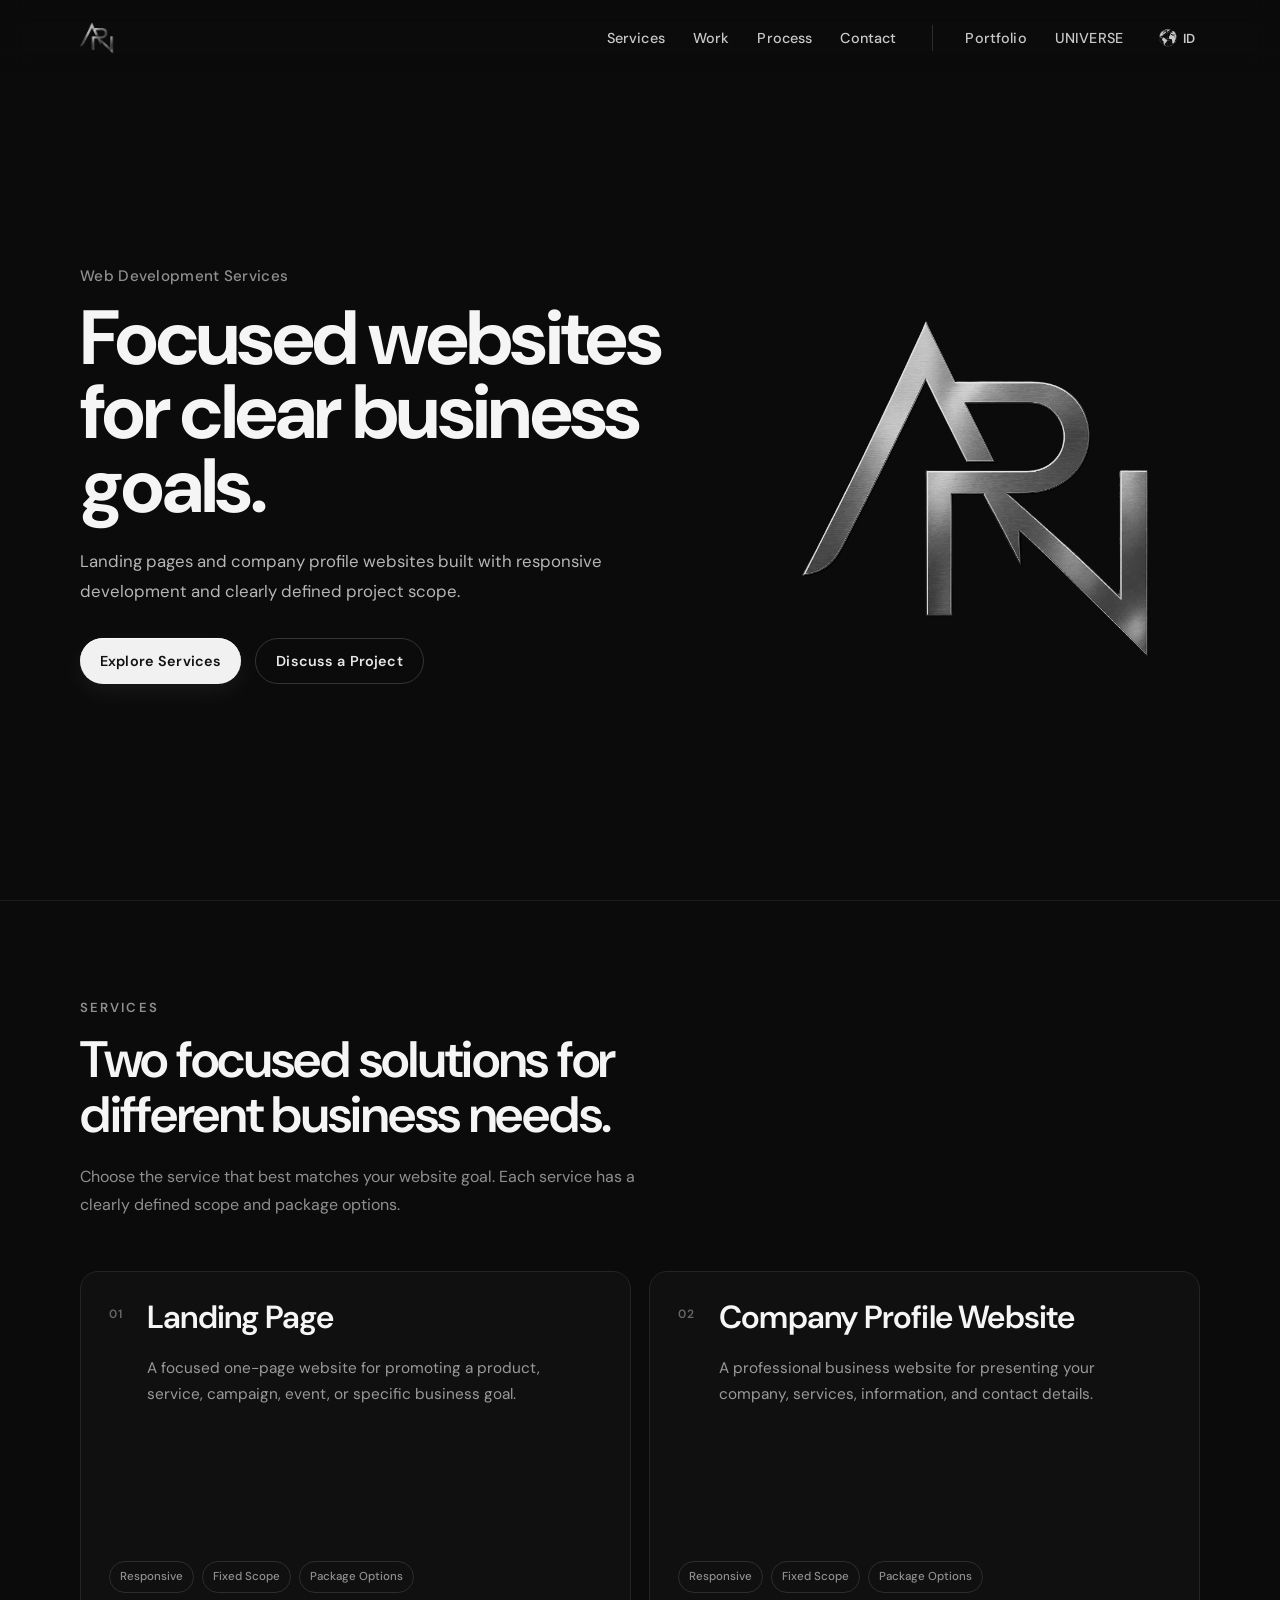
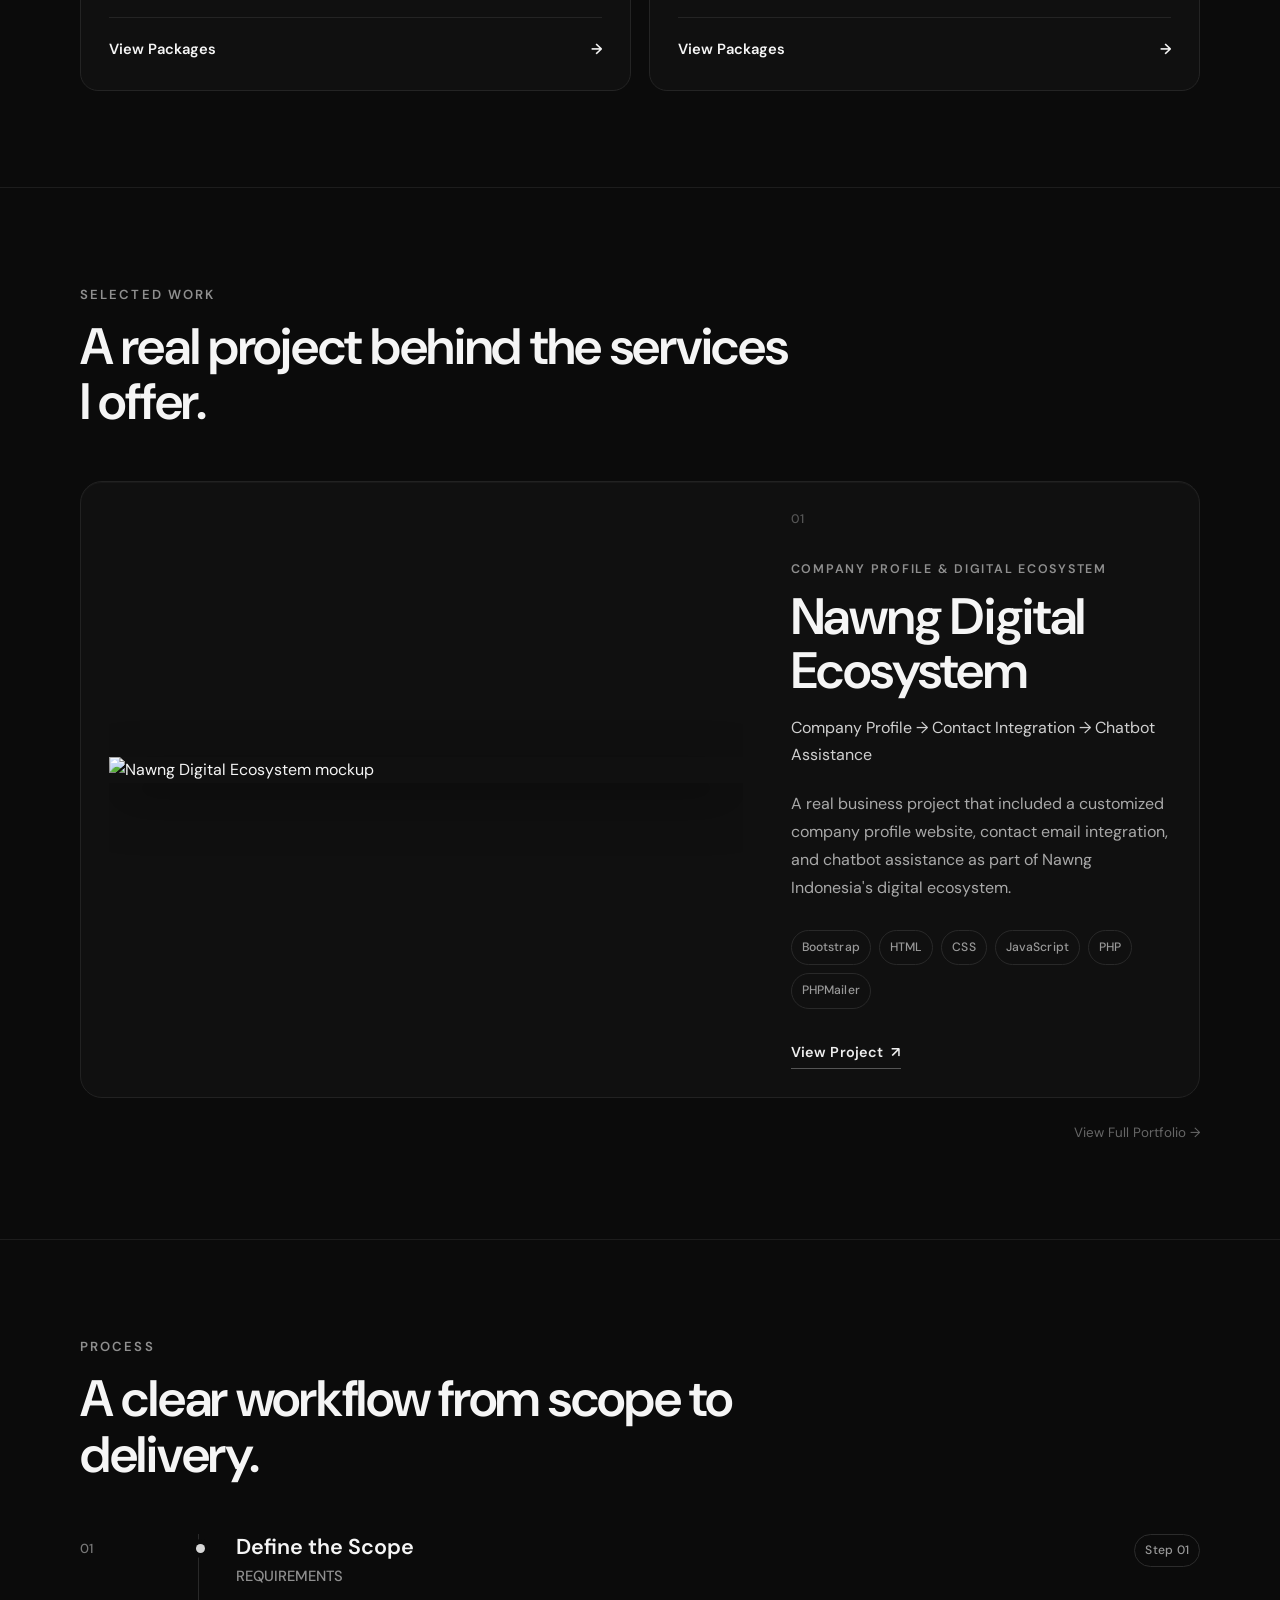
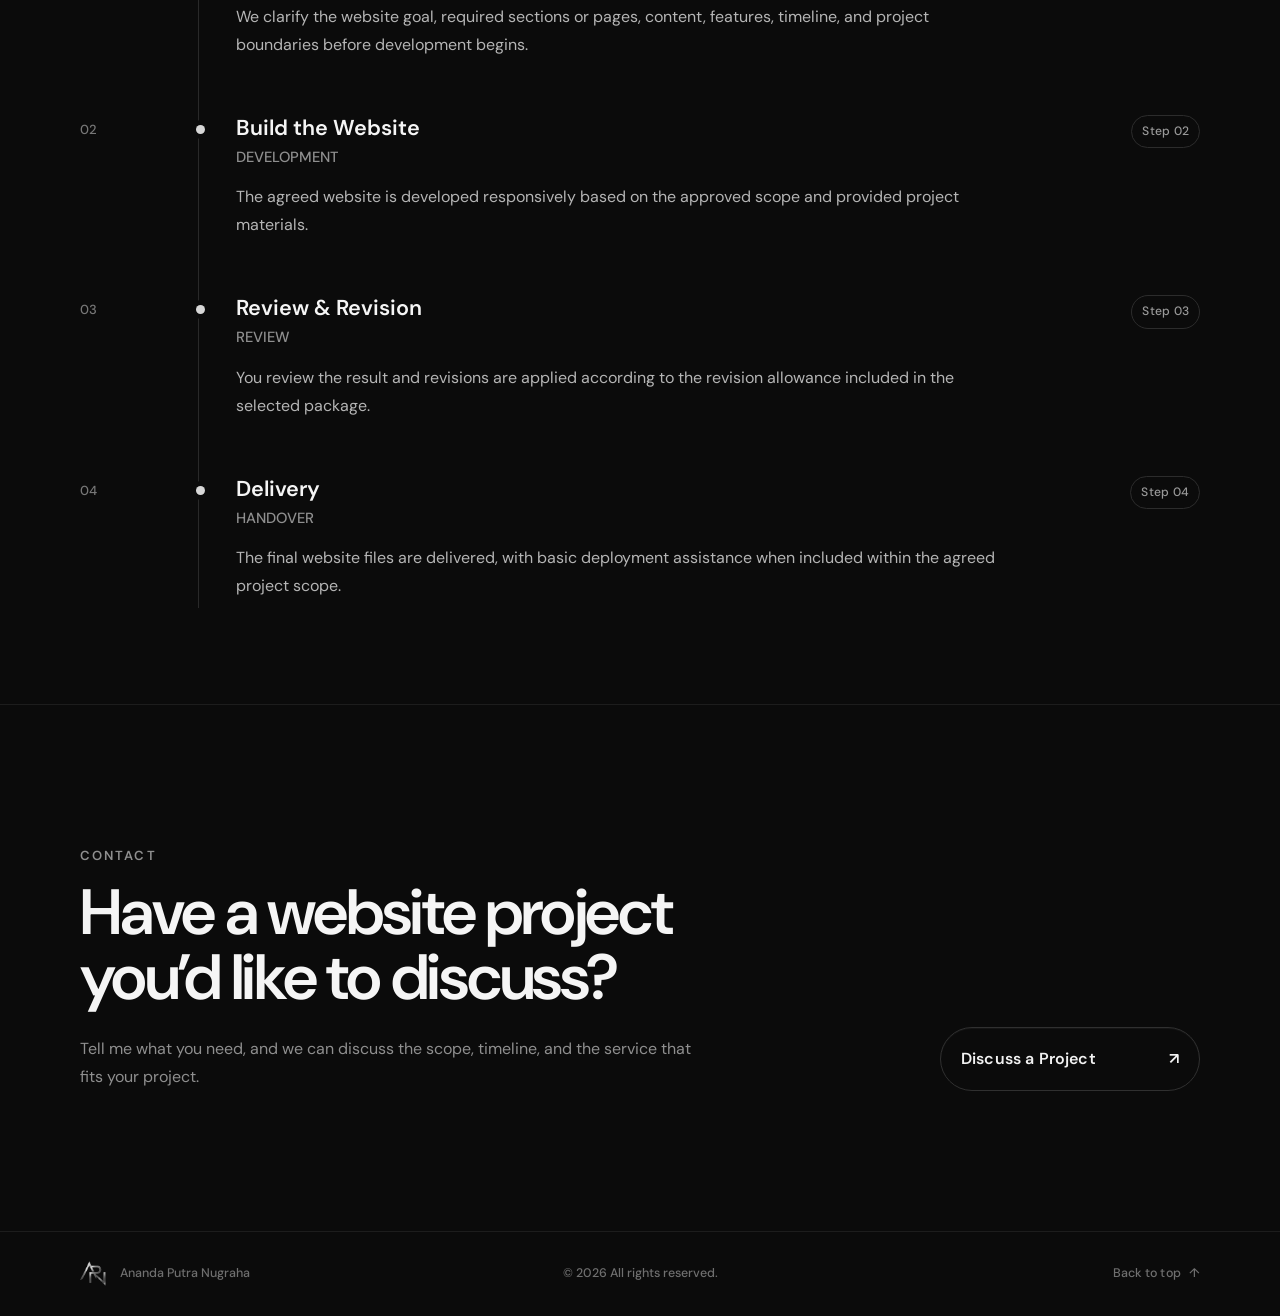
==== index.html @ 7e392be0 "Update index.html" ====
<!DOCTYPE html>
<html lang="en">
  <head>
    <meta charset="UTF-8" />
    <meta name="viewport" content="width=device-width, initial-scale=1.0" />

    <title>APN Services | Web Development Services</title>

    <meta name="description" content="APN Services offers focused web development services for landing pages and company profile websites." />

    <link rel="icon" type="image/png" href="assets/icons/favicon.png" />
    <link rel="apple-touch-icon" href="assets/icons/apple-touch-icon.png" />

    <meta name="theme-color" content="#0b0b0b" />

    <link rel="stylesheet" href="assets/css/style.css" />

    <link rel="preconnect" href="https://fonts.googleapis.com" />
    <link rel="preconnect" href="https://fonts.gstatic.com" crossorigin />

    <link href="https://fonts.googleapis.com/css2?family=DM+Sans:wght@400;500;600;700&display=swap" rel="stylesheet" />
  </head>

  <body>
    <!-- ===== Header / Navbar ===== -->
    <header id="header">
      <nav class="navbar container">
        <a href="#hero" class="brand" aria-label="Back to homepage">
          <img src="assets/icons/apn-logo.webp" alt="APN Logo" class="brand-logo" />
        </a>

        <ul class="nav-links">
          <li><a href="#services" data-i18n="navServices">Services</a></li>
          <li><a href="#work" data-i18n="navWork">Work</a></li>
          <li><a href="#process" data-i18n="navProcess">Process</a></li>
          <li><a href="#contact" data-i18n="navContact">Contact</a></li>
          <li class="nav-divider"><a href="https://anandaputran.github.io/" data-i18n="navPortfolio">Portfolio</a></li>
          <li><a href="https://apnuniverse.github.io/">UNIVERSE</a></li>
        </ul>

        <div class="nav-actions">
          <button class="language-toggle" type="button" aria-label="Switch language">
            <img src="assets/icons/globe.svg" alt="" class="language-icon" aria-hidden="true" />
            <span class="language-label">ID</span>
          </button>

          <button type="button" class="menu-toggle" aria-label="Open navigation menu" aria-expanded="false">☰</button>
        </div>
      </nav>
    </header>

    <main>
      <!-- ===== Hero Section ===== -->
      <section id="hero" class="hero">
        <div class="container hero-content">
          <div class="hero-text">
            <p class="hero-eyebrow" data-i18n="heroEyebrow">Web Development Services</p>

            <h1 data-i18n="heroTitle">Focused websites for clear business goals.</h1>

            <p class="hero-description" data-i18n="heroDescription">Landing pages and company profile websites built with responsive development and clearly defined project scope.</p>

            <div class="hero-actions">
              <a href="#services" class="btn btn-primary" data-i18n="heroPrimary">Explore Services</a>

              <a href="#contact" class="btn btn-secondary" data-i18n="heroSecondary">Discuss a Project</a>
            </div>
          </div>

          <div class="hero-visual" aria-hidden="true">
            <img src="assets/icons/apn-logo.webp" alt="" class="hero-logo" />
          </div>
        </div>
      </section>

      <!-- ===== Services Section ===== -->
      <section id="services" class="services">
        <div class="container">
          <div class="section-heading">
            <p class="section-label" data-i18n="servicesLabel">Services</p>

            <h2 data-i18n="servicesTitle">Two focused solutions for different business needs.</h2>

            <p class="section-description" data-i18n="servicesDescription">Choose the service that best matches your website goal. Each service has a clearly defined scope and package options.</p>
          </div>

          <div class="services-grid">
            <article class="service-card">
              <div class="service-card-top">
                <span class="service-number">01</span>

                <div class="service-content">
                  <h3 data-i18n="landingTitle">Landing Page</h3>

                  <p data-i18n="landingDescription">A focused one-page website for promoting a product, service, campaign, event, or specific business goal.</p>
                </div>
              </div>

              <div class="service-meta">
                <span data-i18n="metaResponsive">Responsive</span>
                <span data-i18n="metaFixedScope">Fixed Scope</span>
                <span data-i18n="metaPackageOptions">Package Options</span>
              </div>

              <a href="landingpage.html" class="service-link">
                <span data-i18n="viewPackages">View Packages</span>
                <span aria-hidden="true">→</span>
              </a>
            </article>

            <article class="service-card">
              <div class="service-card-top">
                <span class="service-number">02</span>

                <div class="service-content">
                  <h3 data-i18n="companyTitle">Company Profile Website</h3>

                  <p data-i18n="companyDescription">A professional business website for presenting your company, services, information, and contact details.</p>
                </div>
              </div>

              <div class="service-meta">
                <span data-i18n="metaResponsive">Responsive</span>
                <span data-i18n="metaFixedScope">Fixed Scope</span>
                <span data-i18n="metaPackageOptions">Package Options</span>
              </div>

              <a href="#" class="service-link">
                <span data-i18n="viewPackages">View Packages</span>
                <span aria-hidden="true">→</span>
              </a>
            </article>
          </div>
        </div>
      </section>

      <!-- ===== Selected Work ===== -->
      <section id="work" class="projects">
        <div class="container">
          <div class="section-heading">
            <p class="section-label" data-i18n="workLabel">Selected Work</p>

            <h2 data-i18n="workTitle">A real project behind the services I offer.</h2>
          </div>

          <div class="featured-project">
            <div class="project-visual">
              <div class="project-gallery">
                <img src="https://anandaputran.github.io/assets/img/projects/mockup.webp" alt="Nawng Digital Ecosystem mockup" class="project-image" loading="lazy" decoding="async" />
              </div>
            </div>

            <div class="project-content">
              <div class="project-number">01</div>

              <p class="project-category" data-i18n="workCategory">Company Profile & Digital Ecosystem</p>

              <h3>Nawng Digital Ecosystem</h3>

              <p class="project-flow" data-i18n="workFlow">Company Profile → Contact Integration → Chatbot Assistance</p>

              <p class="project-description" data-i18n="workDescription">
                A real business project that included a customized company profile website, contact email integration, and chatbot assistance as part of Nawng Indonesia's digital ecosystem.
              </p>

              <div class="project-tech">
                <span>Bootstrap</span>
                <span>HTML</span>
                <span>CSS</span>
                <span>JavaScript</span>
                <span>PHP</span>
                <span>PHPMailer</span>
              </div>

              <div class="project-actions">
                <a href="https://github.com/anandaputran/Nawng-Digital-Ecosystem" class="project-link" target="_blank" rel="noopener noreferrer">
                  <span data-i18n="workViewProject">View Project</span>
                  <span aria-hidden="true">↗</span>
                </a>
              </div>
            </div>
          </div>

          <div class="projects-footer">
            <p>
              <a href="https://anandaputran.github.io/" target="_blank" rel="noopener noreferrer" data-i18n="workPortfolio"> View Full Portfolio → </a>
            </p>
          </div>
        </div>
      </section>

      <!-- ===== PROCESS ===== -->
      <section id="process" class="experience">
        <div class="container">
          <div class="section-heading">
            <p class="section-label" data-i18n="processLabel">Process</p>

            <h2 data-i18n="processTitle">A clear workflow from scope to delivery.</h2>
          </div>

          <div class="experience-list">
            <article class="experience-item">
              <div class="experience-date">
                <span>01</span>
              </div>

              <div class="experience-content">
                <div class="experience-header">
                  <div>
                    <h3 data-i18n="processStep1Title">Define the Scope</h3>
                    <p class="experience-company" data-i18n="processStep1Label">REQUIREMENTS</p>
                  </div>

                  <span class="experience-type" data-i18n="processStep1Type"> Step 01 </span>
                </div>

                <p class="experience-description" data-i18n="processStep1Description">We clarify the website goal, required sections or pages, content, features, timeline, and project boundaries before development begins.</p>
              </div>
            </article>

            <article class="experience-item">
              <div class="experience-date">
                <span>02</span>
              </div>

              <div class="experience-content">
                <div class="experience-header">
                  <div>
                    <h3 data-i18n="processStep2Title">Build the Website</h3>
                    <p class="experience-company" data-i18n="processStep2Label">DEVELOPMENT</p>
                  </div>

                  <span class="experience-type" data-i18n="processStep2Type"> Step 02 </span>
                </div>

                <p class="experience-description" data-i18n="processStep2Description">The agreed website is developed responsively based on the approved scope and provided project materials.</p>
              </div>
            </article>

            <article class="experience-item">
              <div class="experience-date">
                <span>03</span>
              </div>

              <div class="experience-content">
                <div class="experience-header">
                  <div>
                    <h3 data-i18n="processStep3Title">Review & Revision</h3>
                    <p class="experience-company" data-i18n="processStep3Label">REVIEW</p>
                  </div>

                  <span class="experience-type" data-i18n="processStep3Type"> Step 03 </span>
                </div>

                <p class="experience-description" data-i18n="processStep3Description">You review the result and revisions are applied according to the revision allowance included in the selected package.</p>
              </div>
            </article>

            <article class="experience-item">
              <div class="experience-date">
                <span>04</span>
              </div>

              <div class="experience-content">
                <div class="experience-header">
                  <div>
                    <h3 data-i18n="processStep4Title">Delivery</h3>
                    <p class="experience-company" data-i18n="processStep4Label">HANDOVER</p>
                  </div>

                  <span class="experience-type" data-i18n="processStep4Type"> Step 04 </span>
                </div>

                <p class="experience-description" data-i18n="processStep4Description">The final website files are delivered, with basic deployment assistance when included within the agreed project scope.</p>
              </div>
            </article>
          </div>
        </div>
      </section>

      <!-- ===== CONTACT ===== -->
      <section id="contact" class="contact">
        <div class="container">
          <div class="contact-wrapper">
            <div class="contact-heading">
              <p class="section-label" data-i18n="contactLabel">Contact</p>

              <h2>
                <span data-i18n="contactTitleLine1"> Have a website project </span>
                <br />
                <span data-i18n="contactTitleLine2"> you’d like to discuss? </span>
              </h2>

              <p class="contact-description" data-i18n="contactDescription">Tell me what you need, and we can discuss the scope, timeline, and the service that fits your project.</p>
            </div>

            <div class="contact-actions">
              <a href="https://wa.me/6285694775590" class="contact-primary" id="whatsappProjectLink" target="_blank" rel="noopener noreferrer">
                <span data-i18n="contactButton">Discuss a Project</span>
                <span aria-hidden="true">↗</span>
              </a>
            </div>
          </div>
        </div>
      </section>
    </main>

    <!-- ===== FOOTER ===== -->
    <footer class="footer">
      <div class="container">
        <div class="footer-wrapper">
          <div class="footer-brand">
            <img src="assets/icons/apn-logo.webp" alt="APN Logo" class="footer-logo" />

            <p>Ananda Putra Nugraha</p>
          </div>

          <p class="footer-copy">
            © 2026
            <span data-i18n="footerRights">All rights reserved.</span>
          </p>

          <a href="#hero" class="back-to-top">
            <span data-i18n="footerBackToTop">Back to top</span>
            <span aria-hidden="true">↑</span>
          </a>
        </div>
      </div>
    </footer>

    <script src="data/translations.js"></script>
    <script src="assets/js/main.js"></script>
  </body>
</html>
---- assets/css/style.css ----
/* ===== Base ===== */

* {
  margin: 0;
  padding: 0;
  box-sizing: border-box;
}

html {
  scroll-behavior: smooth;
}

body {
  font-family: "DM Sans", Arial, Helvetica, sans-serif;
  background: #0b0b0b;
  color: #f5f5f5;
  line-height: 1.6;
  font-weight: 400;
}

img {
  max-width: 100%;
  display: block;
}

a {
  color: inherit;
  text-decoration: none;
}

button {
  font: inherit;
  color: inherit;
}

a:focus-visible,
button:focus-visible {
  outline: 2px solid #f5f5f5;
  outline-offset: 4px;
}

.container {
  width: min(1120px, calc(100% - 48px));
  margin-inline: auto;
}

/* ===== Header / Navbar ===== */

#header {
  position: sticky;
  top: 0;
  z-index: 1000;
  background: rgba(11, 11, 11, 0.82);
  -webkit-backdrop-filter: blur(14px);
  backdrop-filter: blur(14px);
}

.navbar {
  min-height: 76px;

  display: flex;
  align-items: center;
  justify-content: space-between;
  position: relative;

  gap: 32px;
}

.brand {
  display: inline-flex;
  align-items: center;
}

.brand-logo {
  width: 36px;
  height: 36px;
  object-fit: contain;
  opacity: 0.88;
  transition: opacity 0.2s ease, transform 0.2s ease, filter 0.2s ease;
}

.brand:hover .brand-logo {
  opacity: 1;
  transform: translateY(-1px);
  filter: drop-shadow(0 6px 14px rgba(255, 255, 255, 0.08));
}

.nav-links {
  list-style: none;

  display: flex;
  align-items: center;
  gap: 28px;

  margin-left: auto;
}

.nav-links a {
  font-size: 0.9rem;
  font-weight: 500;
  letter-spacing: 0.01em;
  color: #c9c9c9;
  transition: color 0.2s ease;
}

.nav-links a:hover {
  color: #ffffff;
}

.nav-actions {
  display: flex;
  align-items: center;
  gap: 12px;
}

.language-toggle {
  display: inline-flex;
  align-items: center;
  gap: 6px;
  border: 0;
  background: transparent;
  color: #c9c9c9;
  padding: 6px 4px;
  transition: color 0.2s ease;
  font-size: 0.82rem;
  font-weight: 600;
  letter-spacing: 0.04em;
  cursor: pointer;
}

.language-icon {
  width: 18px;
  height: 18px;
  display: block;
}

.language-toggle:hover {
  color: #ffffff;
}

.menu-toggle {
  display: none;
  border: 1px solid #2d2d2d;
  background: transparent;
  color: #c9c9c9;
  border-radius: 999px;
  padding: 8px 12px;
  font-size: 0.82rem;
  font-weight: 600;
  letter-spacing: 0.04em;
  cursor: pointer;
  transition: color 0.2s ease, background 0.2s ease, border-color 0.2s ease;
}

.menu-toggle:hover {
  color: #ffffff;
  background: #171717;
  border-color: #464646;
}

/* ===== Hero ===== */

.hero {
  min-height: calc(100vh - 76px);

  display: flex;
  align-items: center;

  padding: 72px 0;
}

.hero-content {
  display: grid;
  grid-template-columns: minmax(0, 1.2fr) minmax(280px, 0.8fr);
  align-items: center;
  gap: 72px;
}

.hero-text {
  max-width: 720px;
}

.hero-eyebrow {
  margin-bottom: 14px;
  font-size: 0.95rem;
  font-weight: 500;
  letter-spacing: 0.02em;
  color: #8f8f8f;
}

.hero h1 {
  font-size: clamp(2.8rem, 6vw, 5.8rem);
  line-height: 0.96;
  letter-spacing: -0.035em;
  font-weight: 700;
  margin-bottom: 24px;
}

.hero h2 {
  display: flex;
  flex-direction: column;
  gap: 4px;
  margin-bottom: 24px;
  font-size: clamp(1.2rem, 2vw, 1.6rem);
  font-weight: 500;
}

.hero h2 span {
  color: #a5a5a5;
  font-size: 0.95em;
  font-weight: 500;
}

.hero-description {
  max-width: 620px;
  margin-bottom: 32px;
  color: #b6b6b6;
  font-size: 1.05rem;
  line-height: 1.75;
}

.hero-actions {
  display: flex;
  flex-wrap: wrap;
  gap: 14px;

  margin-bottom: 28px;
}

.btn {
  display: inline-flex;
  align-items: center;
  justify-content: center;
  min-height: 46px;
  padding: 0 20px;
  border-radius: 999px;
  font-size: 0.9rem;
  font-weight: 600;
  letter-spacing: 0.01em;
  transition: transform 0.2s ease, background 0.2s ease, border-color 0.2s ease, box-shadow 0.2s ease;
}

.btn:hover {
  transform: translateY(-2px);
}

.btn:active {
  transform: translateY(0);
}

.btn-primary {
  background: #f1f1f1;
  color: #111111;
  box-shadow: inset 0 1px 0 rgba(255, 255, 255, 0.8), 0 8px 24px rgba(255, 255, 255, 0.06);
}

.btn-primary:hover {
  background: #ffffff;
  box-shadow: inset 0 1px 0 rgba(255, 255, 255, 0.9), 0 10px 28px rgba(255, 255, 255, 0.08);
}

.btn-secondary {
  border: 1px solid #343434;
  color: #e7e7e7;
}

.btn-secondary:hover {
  border-color: #646464;
  background: #171717;
}

.hero-socials {
  display: flex;
  flex-wrap: wrap;
  gap: 18px;
}

.hero-socials a {
  color: #8f8f8f;
  font-size: 0.88rem;
  font-weight: 500;
  letter-spacing: 0.01em;
  transition: color 0.2s ease;
}

.hero-socials a:hover {
  color: #ffffff;
}

.hero-visual {
  display: flex;
  justify-content: center;
  align-items: center;
}

.hero-logo {
  width: min(100%, 380px);

  opacity: 0.9;
}

/* ===== Section Base ===== */

section {
  padding: 96px 0;
}

.section-heading {
  max-width: 720px;
  margin-bottom: 52px;
}

.section-label {
  margin-bottom: 14px;
  color: #8f8f8f;
  font-size: 0.82rem;
  font-weight: 600;
  text-transform: uppercase;
  letter-spacing: 0.16em;
}

.section-heading h2 {
  font-size: clamp(2rem, 4vw, 3.4rem);
  line-height: 1.08;
  letter-spacing: -0.025em;
  font-weight: 600;
}

/* ===== About ===== */

.about {
  border-top: 1px solid #1d1d1d;
}

.about-grid {
  display: grid;
  grid-template-columns: minmax(0, 1.3fr) minmax(280px, 0.7fr);
  gap: 72px;
  align-items: start;
}

.about-text {
  max-width: 720px;
  display: grid;
  gap: 20px;
  color: #b9b9b9;
  font-size: 1.08rem;
  line-height: 1.75;
}

.about-meta {
  display: grid;
  gap: 12px;
}

.about-meta-item {
  padding: 18px 20px;
  border: 1px solid #242424;
  border-radius: 16px;
  background: #111111;
}

.meta-label {
  display: block;
  margin-bottom: 5px;
  color: #777777;
  font-size: 0.78rem;
  font-weight: 500;
  letter-spacing: 0.02em;
}

.about-meta-item strong {
  font-size: 1rem;
  font-weight: 500;
  line-height: 1.4;
}

/* ===== Experience ===== */

.experience {
  border-top: 1px solid #1d1d1d;
}

.experience-list {
  position: relative;

  display: grid;
  gap: 0;
}

.experience-list::before {
  content: "";

  position: absolute;
  top: 0;
  bottom: 0;
  left: 118px;

  width: 1px;

  background: #292929;
}

.experience-item {
  display: grid;
  grid-template-columns: 120px 1fr;
  gap: 36px;

  position: relative;

  padding: 0 0 48px;
}

.experience-item:last-child {
  padding-bottom: 0;
}

.experience-date {
  position: relative;
  padding-top: 4px;
  color: #777777;
  font-size: 0.82rem;
  font-weight: 500;
  letter-spacing: 0.02em;
}

.experience-date::after {
  content: "";

  position: absolute;
  top: 10px;
  right: -5px;

  width: 9px;
  height: 9px;

  border-radius: 50%;

  background: #d7d7d7;
  box-shadow: 0 0 0 5px #0b0b0b;
}

.experience-content {
  padding: 0 0 8px;
}

.experience-header {
  display: flex;
  justify-content: space-between;
  align-items: flex-start;
  gap: 24px;

  margin-bottom: 14px;
}

.experience-header h3 {
  margin-bottom: 4px;
  font-size: 1.35rem;
  font-weight: 600;
  line-height: 1.25;
}

.experience-company {
  color: #8f8f8f;
  font-size: 0.92rem;
  font-weight: 500;
}

.experience-type {
  flex-shrink: 0;
  padding: 6px 10px;
  border: 1px solid #2c2c2c;
  border-radius: 999px;
  color: #999999;
  font-size: 0.76rem;
  font-weight: 500;
  letter-spacing: 0.02em;
}

.experience-description {
  max-width: 760px;
  color: #b5b5b5;
  font-size: 1rem;
  line-height: 1.75;
}

/* ===== Projects ===== */

.projects {
  border-top: 1px solid #1d1d1d;
}

.featured-project {
  display: grid;
  grid-template-columns: minmax(0, 1.25fr) minmax(340px, 0.75fr);
  gap: 48px;
  align-items: stretch;
  padding: 28px;
  border: 1px solid #222222;
  border-radius: 22px;
  background: #101010;
  box-shadow: inset 0 1px 0 rgba(255, 255, 255, 0.03);
}

.project-visual {
  min-height: 480px;
}

.project-content {
  display: flex;
  flex-direction: column;
  justify-content: center;
}

.project-number {
  margin-bottom: 30px;
  color: #555555;
  font-size: 0.78rem;
  font-weight: 500;
  letter-spacing: 0.04em;
}

.project-category {
  margin-bottom: 10px;
  color: #8f8f8f;
  font-size: 0.78rem;
  font-weight: 600;
  text-transform: uppercase;
  letter-spacing: 0.14em;
}

.project-content h3 {
  margin-bottom: 16px;
  font-size: clamp(2rem, 4vw, 3.2rem);
  line-height: 1.05;
  letter-spacing: -0.025em;
  font-weight: 600;
}

.project-flow {
  margin-bottom: 22px;

  color: #d0d0d0;

  font-size: 1rem;
  line-height: 1.7;
}

.project-description {
  max-width: 560px;
  margin-bottom: 28px;
  color: #a9a9a9;
  font-size: 1rem;
  line-height: 1.75;
}

.project-tech {
  display: flex;
  flex-wrap: wrap;
  gap: 8px;

  margin-bottom: 32px;
}

.project-tech span {
  padding: 7px 10px;
  border: 1px solid #292929;
  border-radius: 999px;
  color: #999999;
  font-size: 0.76rem;
  font-weight: 500;
  letter-spacing: 0.01em;
  transition: color 0.2s ease, border-color 0.2s ease, background 0.2s ease;
}

.project-tech span:hover {
  color: #d0d0d0;
  border-color: #3a3a3a;
  background: #161616;
}

.project-actions {
  display: flex;
  align-items: center;
  gap: 16px;
}

.project-link {
  display: inline-flex;
  align-items: center;
  gap: 8px;
  padding-bottom: 4px;
  border-bottom: 1px solid #555555;
  color: #eeeeee;
  font-size: 0.9rem;
  font-weight: 600;
  letter-spacing: 0.01em;
  transition: color 0.2s ease, border-color 0.2s ease, gap 0.2s ease;
}

.project-link:hover {
  gap: 12px;
  color: #ffffff;
  border-color: #ffffff;
}

.projects-footer {
  margin-top: 24px;
  color: #666666;
  font-size: 0.84rem;
  font-weight: 400;
  text-align: right;
}

/* ===== Project Gallery ===== */

.project-gallery {
  display: flex;
  align-items: center;
  justify-content: center;
  min-height: 520px;
  overflow: hidden;
  border-radius: 16px;
}

.project-image {
  width: 150%;
  max-width: none;
  height: auto;
  display: block;
  margin-inline: auto;
  object-fit: contain;
  box-shadow: 0 18px 50px rgba(0, 0, 0, 0.35);
  transition: transform 0.4s ease;
}

.project-gallery:hover .project-image {
  transform: scale(1.04);
}

/* ===== Skills ===== */

.skills {
  border-top: 1px solid #1d1d1d;
}

.skills-grid {
  display: grid;
  grid-template-columns: repeat(2, minmax(0, 1fr));
  gap: 18px;
}

.skill-group {
  min-height: 220px;

  padding: 24px;

  border: 1px solid #242424;
  border-radius: 18px;

  background: #101010;
}

.skill-index {
  margin-bottom: 32px;
  color: #555555;
  font-size: 0.76rem;
  font-weight: 500;
  letter-spacing: 0.04em;
}

.skill-group h3 {
  margin-bottom: 20px;
  font-size: 1.25rem;
  font-weight: 600;
  line-height: 1.3;
}

.skill-tags {
  display: flex;
  flex-wrap: wrap;
  gap: 8px;
}

.skill-tags span {
  padding: 7px 10px;
  border: 1px solid #2b2b2b;
  border-radius: 999px;
  color: #a0a0a0;
  font-size: 0.78rem;
  font-weight: 500;
  letter-spacing: 0.01em;
  transition: color 0.2s ease, border-color 0.2s ease, background 0.2s ease;
}

.skill-tags span:hover {
  color: #d0d0d0;
  border-color: #3a3a3a;
  background: #161616;
}

/* ===== Education ===== */
.education {
  padding: 120px 0;
  border-top: 1px solid #1d1d1d;
}

.education-card {
  margin-top: 48px;
  padding: 40px;

  display: grid;
  grid-template-columns: 140px 1fr auto;
  gap: 40px;
  align-items: start;

  background: #0d0d0d;
  border: 1px solid #1f1f1f;
  border-radius: 18px;
}

.education-year span,
.education-meta span {
  color: #8f8f8f;
  font-size: 0.8rem;
  font-weight: 500;
  letter-spacing: 0.02em;
}

.education-level {
  margin-bottom: 10px;
  color: #8f8f8f;
  font-size: 0.74rem;
  font-weight: 600;
  text-transform: uppercase;
  letter-spacing: 0.14em;
}

.education-content h3 {
  margin: 0 0 8px;
  font-size: 1.5rem;
  font-weight: 600;
  line-height: 1.25;
}

.education-school {
  margin-bottom: 22px;
  color: #aaa;
  font-size: 0.95rem;
  font-weight: 500;
}

.education-description {
  max-width: 650px;
  margin: 0;
  color: #ccc;
  font-size: 1rem;
  line-height: 1.75;
}

/* ===== Certifications ===== */

.certificates {
  border-top: 1px solid #1d1d1d;
}

.certificates-grid {
  display: grid;
  grid-template-columns: repeat(3, minmax(0, 1fr));
  gap: 18px;
}

.certificate-card {
  overflow: hidden;

  display: flex;
  flex-direction: column;

  border: 1px solid #242424;
  border-radius: 18px;

  background: #101010;
}

.certificate-preview {
  height: 240px;

  display: flex;
  align-items: center;
  justify-content: center;

  padding: 16px;

  background: #0b0b0b;
  border-bottom: 1px solid #242424;
}

.certificate-preview img {
  width: 100%;
  height: 100%;
  object-fit: contain;
  border-radius: 20px;
  -webkit-border-radius: 20px;
  -moz-border-radius: 20px;
  -ms-border-radius: 20px;
  -o-border-radius: 20px;
}

.certificate-content {
  display: flex;
  flex-direction: column;

  flex: 1;

  padding: 22px;
}

.certificate-type {
  margin-bottom: 10px;
  color: #777777;
  font-size: 0.7rem;
  font-weight: 600;
  text-transform: uppercase;
  letter-spacing: 0.14em;
}

.certificate-content h3 {
  margin-bottom: 8px;
  font-size: 1.15rem;
  font-weight: 600;
  line-height: 1.35;
}

.certificate-issuer {
  margin-bottom: 18px;
  color: #999999;
  font-size: 0.86rem;
  font-weight: 500;
}

.certificate-year {
  margin-top: auto;
  color: #666666;
  font-size: 0.78rem;
  font-weight: 500;
  letter-spacing: 0.02em;
}

/* ===== Additional Credentials ===== */

.additional-credentials {
  margin-top: 42px;

  padding-top: 28px;

  border-top: 1px solid #202020;
}

.additional-heading {
  margin-bottom: 18px;
  color: #8f8f8f;
  font-size: 0.74rem;
  font-weight: 600;
  text-transform: uppercase;
  letter-spacing: 0.14em;
}

.credential-list {
  display: grid;
}

.credential-item {
  display: flex;
  align-items: center;
  justify-content: space-between;
  gap: 32px;

  padding: 20px 0;

  border-bottom: 1px solid #1e1e1e;
}

.credential-item h4 {
  margin-bottom: 4px;
  font-size: 1rem;
  font-weight: 600;
  line-height: 1.35;
}

.credential-item p,
.credential-item>span {
  color: #777777;
  font-size: 0.82rem;
  font-weight: 500;
  line-height: 1.5;
}

.credential-item>span {
  flex-shrink: 0;
  text-align: right;
}

/* ===== Contact ===== */

.contact {
  padding: 140px 0;

  border-top: 1px solid #1d1d1d;
}

.contact-wrapper {
  display: grid;
  grid-template-columns: minmax(0, 1.5fr) minmax(260px, 0.5fr);
  gap: 80px;

  align-items: end;
}

.contact-heading h2 {
  max-width: 850px;
  margin-bottom: 24px;
  font-size: clamp(2.6rem, 5vw, 5rem);
  font-weight: 600;
  line-height: 1.02;
  letter-spacing: -0.035em;
}

.contact-description {
  max-width: 620px;
  color: #8f8f8f;
  font-size: 1rem;
  line-height: 1.75;
}

.contact-actions {
  display: flex;
  flex-direction: column;
  align-items: flex-start;

  gap: 24px;
}

.contact-primary {
  display: inline-flex;
  align-items: center;
  justify-content: space-between;
  gap: 48px;
  width: 100%;
  padding: 18px 20px;
  border: 1px solid #303030;
  border-radius: 999px;
  color: #f2f2f2;
  text-decoration: none;
  box-shadow: inset 0 1px 0 rgba(255, 255, 255, 0.04);
  transition: transform 0.2s ease, background 0.2s ease, border-color 0.2s ease, box-shadow 0.2s ease;
}

.contact-primary:hover {
  transform: translateY(-2px);
  background: #171717;
  border-color: #4a4a4a;
  box-shadow: inset 0 1px 0 rgba(255, 255, 255, 0.06), 0 8px 24px rgba(0, 0, 0, 0.18);
}

.contact-primary:active {
  transform: translateY(0);
}

.contact-primary span {
  font-size: 1rem;
  font-weight: 600;
  letter-spacing: 0.01em;
}

.contact-links a {
  color: #777777;
  font-size: 0.82rem;
  font-weight: 500;
  letter-spacing: 0.01em;
  text-decoration: none;
  transition: color 0.2s ease;
}

.contact-links a:hover {
  color: #f2f2f2;
}

/* ===== Footer ===== */

.footer {
  padding: 28px 0;

  border-top: 1px solid #1d1d1d;
}

.footer-wrapper {
  display: grid;
  grid-template-columns: 1fr auto 1fr;
  align-items: center;
  gap: 24px;
}

.footer-brand {
  display: flex;
  align-items: center;
  gap: 12px;
}

.footer-logo {
  width: 28px;
  height: 28px;

  object-fit: contain;
}

.footer-brand p,
.footer-copy,
.back-to-top {
  color: #6f6f6f;
  font-size: 0.78rem;
  font-weight: 500;
  line-height: 1.4;
}

.footer-copy {
  text-align: center;
}

.back-to-top {
  justify-self: end;
  display: inline-flex;
  align-items: center;
  gap: 8px;
  letter-spacing: 0.01em;
  text-decoration: none;
  transition: color 0.25s ease, transform 0.25s ease;
  transform: translateY(0);
}

.back-to-top:hover {
  color: #f2f2f2;
  transform: translateY(-2px);
}

.back-to-top:active {
  transform: translateY(0);
}

/* ===== Services ===== */

.services {
  border-top: 1px solid #1d1d1d;
}

.section-description {
  max-width: 600px;
  margin-top: 20px;
  color: #8f8f8f;
  font-size: 1rem;
  line-height: 1.75;
}

.services-grid {
  display: grid;
  grid-template-columns: repeat(2, minmax(0, 1fr));
  gap: 18px;
}

.service-card {
  display: flex;
  flex-direction: column;
  min-height: 420px;
  padding: 28px;
  border: 1px solid #242424;
  border-radius: 18px;
  background: #101010;
}

.service-card-top {
  display: grid;
  grid-template-columns: auto 1fr;
  gap: 24px;
}

.service-number {
  padding-top: 5px;
  color: #666666;
  font-size: 0.75rem;
  font-weight: 600;
  letter-spacing: 0.08em;
}

.service-content h3 {
  max-width: 420px;
  font-size: clamp(1.7rem, 2.5vw, 2.3rem);
  font-weight: 600;
  line-height: 1.1;
  letter-spacing: -0.025em;
}

.service-content p {
  max-width: 430px;
  margin-top: 20px;
  color: #999999;
  font-size: 0.96rem;
  line-height: 1.7;
}

.service-meta {
  display: flex;
  flex-wrap: wrap;
  gap: 8px;
  margin-top: auto;
  padding-top: 40px;
}

.service-meta span {
  padding: 6px 10px;
  border: 1px solid #2d2d2d;
  border-radius: 999px;
  color: #8f8f8f;
  font-size: 0.72rem;
  font-weight: 500;
}

.service-link {
  display: flex;
  align-items: center;
  justify-content: space-between;
  margin-top: 24px;
  padding-top: 20px;
  border-top: 1px solid #242424;
  font-size: 0.92rem;
  font-weight: 600;
}

.service-link span[aria-hidden="true"] {
  transition: transform 0.2s ease;
}

.service-link:hover span[aria-hidden="true"] {
  transform: translateX(4px);
}

.nav-divider {
  margin-left: 0.5rem;
  padding-left: 2rem;
  border-left: 1px solid #2d2d2d;
}

/* ===== PACKAGES ===== */

.packages {
  border-top: 1px solid #1d1d1d;
}

.packages-grid {
  display: grid;
  grid-template-columns: repeat(3, minmax(0, 1fr));
  gap: 20px;
}

.package-card {
  position: relative;
  display: flex;
  flex-direction: column;
  padding: 28px;
  border: 1px solid #242424;
  border-radius: 20px;
  background: #111111;
}

.package-card-featured {
  border-color: #4a4a4a;
}

.package-badge {
  display: inline-flex;
  align-self: flex-start;
  margin-bottom: 18px;
  padding: 5px 10px;
  border: 1px solid #353535;
  border-radius: 999px;
  color: #d5d5d5;
  font-size: 0.72rem;
  font-weight: 600;
  letter-spacing: 0.04em;
}

.package-header {
  display: flex;
  align-items: flex-start;
  justify-content: space-between;
  gap: 20px;
}

.package-tier {
  margin-bottom: 8px;
  color: #858585;
  font-size: 0.78rem;
  font-weight: 600;
  text-transform: uppercase;
  letter-spacing: 0.12em;
}

.package-header h3 {
  font-size: 1.35rem;
  line-height: 1.25;
  font-weight: 600;
}

.package-price {
  display: grid;
  gap: 6px;
  margin-top: 14px;
}

.package-price-item {
  display: flex;
  align-items: center;
  justify-content: space-between;
  gap: 16px;
}

.package-price-item span {
  color: #777777;
  font-size: 0.8rem;
}

.package-price-item strong {
  color: #f1f1f1;
  font-size: 0.92rem;
  font-weight: 600;
}

.package-body {
  display: flex;
  flex: 1;
  flex-direction: column;
}

.package-description {
  margin-top: 24px;
  color: #aaaaaa;
  line-height: 1.7;
}

.package-features {
  display: grid;
  gap: 12px;
  margin: 26px 0;
  padding: 0;
  list-style: none;
}

.package-features li {
  position: relative;
  padding-left: 22px;
  color: #c2c2c2;
  font-size: 0.92rem;
  line-height: 1.5;
}

.package-features li::before {
  content: "✓";
  position: absolute;
  left: 0;
  color: #8f8f8f;
}

.package-meta {
  display: grid;
  gap: 10px;
  margin-bottom: 26px;
}

.package-meta>div {
  padding: 14px 16px;
  border: 1px solid #242424;
  border-radius: 14px;
}

.package-meta span {
  display: block;
  margin-bottom: 4px;
  color: #777777;
  font-size: 0.75rem;
}

.package-meta strong {
  font-size: 0.9rem;
  font-weight: 500;
}

.package-card .btn {
  width: 100%;
  margin-top: auto;
}

.package-toggle {
  display: none;
}

/* ===== ADD-ONS ===== */

.addons {
  border-top: 1px solid #1d1d1d;
}

.addons-grid {
  display: grid;
  grid-template-columns: repeat(2, minmax(0, 1fr));
  gap: 16px;
}

.addon-card {
  padding: 24px;
  border: 1px solid #242424;
  border-radius: 18px;
  background: #111111;
}

.addon-card h3 {
  margin-bottom: 8px;
  font-size: 1.05rem;
  line-height: 1.35;
  font-weight: 600;
}

.addon-description {
  margin-bottom: 20px;
  color: #9f9f9f;
  font-size: 0.9rem;
  line-height: 1.65;
}

.addon-price {
  display: grid;
  gap: 6px;
}

.addon-price p {
  margin: 0;
  color: #888888;
  font-size: 0.82rem;
}

.addon-price span {
  margin-right: 6px;
}

.addon-price strong {
  color: #f1f1f1;
  font-size: 0.9rem;
  font-weight: 600;
}

/* ===== SCOPE & REQUIREMENTS ===== */

.scope {
  border-top: 1px solid #1d1d1d;
}

.scope-grid {
  display: grid;
  grid-template-columns: repeat(2, minmax(0, 1fr));
  gap: 20px;
}

.scope-item-wide {
  grid-column: 1 / -1;
  width: min(720px, 100%);
  justify-self: center;
  border-color: #343434;
  background: #131313;
}

.scope-item-wide h3 {
  text-align: center;
  margin-bottom: 18px;
  color: #f1f1f1;
}

.scope-item-wide .scope-list {
  grid-template-columns: repeat(2, minmax(0, 1fr));
  column-gap: 32px;
  row-gap: 8px;
}

.scope-item {
  padding: 24px;
  border: 1px solid #242424;
  border-radius: 18px;
  background: #111111;
}

.scope-item-wide {
  grid-column: 1 / -1;
}

.scope-item h3 {
  margin-bottom: 10px;
  font-size: 1.05rem;
  line-height: 1.35;
  font-weight: 600;
}

.scope-item p {
  color: #9f9f9f;
  font-size: 0.9rem;
  line-height: 1.7;
}

.scope-list {
  display: grid;
  gap: 10px;
  margin: 0;
  padding: 0;
  list-style: none;
}

.scope-list li {
  position: relative;
  padding-left: 20px;
  color: #a8a8a8;
  font-size: 0.9rem;
  line-height: 1.6;
}

.scope-list li::before {
  content: "•";
  position: absolute;
  left: 0;
  color: #6f6f6f;
}

.scope-note {
  margin-top: 24px;
  color: #858585;
  font-size: 0.85rem;
  line-height: 1.6;
}

/* ===== Responsive: Tablet & Mobile ===== */

@media (max-width: 900px) {
  .container {
    width: min(100% - 32px, 1120px);
  }

  .nav-links {
    position: absolute;
    top: calc(100% + 8px);
    right: 16px;
    left: 16px;
    display: flex;
    flex-direction: column;
    align-items: stretch;
    gap: 4px;
    padding: 12px;
    background: rgba(18, 18, 18, 0.96);
    border: 1px solid #2b2b2b;
    border-radius: 16px;
    opacity: 0;
    visibility: hidden;
    transform: translateY(-8px);
    transition: opacity 0.2s ease, transform 0.2s ease, visibility 0.2s ease;
  }

  .nav-links.active {
    opacity: 1;
    visibility: visible;
    transform: translateY(0);
  }

  .nav-links a {
    display: block;
    padding: 12px 14px;
    border-radius: 10px;
    transition: color 0.2s ease, background 0.2s ease;
  }

  .nav-links a:hover {
    background: #202020;
  }

  .menu-toggle {
    display: inline-flex;
    align-items: center;
    justify-content: center;
  }

  .menu-toggle[aria-expanded="true"] {
    color: #ffffff;
    background: #171717;
    border-color: #464646;
  }

  .hero {
    min-height: auto;
    padding: 56px 0 40px;
  }

  .hero-content {
    position: relative;
    grid-template-columns: 1fr;
    gap: 32px;
  }

  .hero-text {
    max-width: 100%;
    position: relative;
    z-index: 2;
  }

  .hero h1 {
    font-size: clamp(2.8rem, 12vw, 4.6rem);
  }

  .hero-description {
    max-width: 100%;
  }

  .hero-visual {
    position: absolute;
    right: 0;
    bottom: 10px;

    width: min(36vw, 260px);

    pointer-events: none;
    z-index: 1;
  }

  .hero-logo {
    width: 100%;
    opacity: 0.12;
  }

  section {
    padding: 72px 0;
  }

  .about-grid {
    grid-template-columns: 1fr;
    gap: 36px;
  }

  .about-meta {
    grid-template-columns: repeat(2, minmax(0, 1fr));
  }

  .experience-list::before {
    left: 16px;
  }

  .experience-item {
    grid-template-columns: 1fr;
    gap: 10px;

    padding-left: 48px;
    padding-bottom: 42px;
  }

  .experience-date {
    padding-top: 0;
  }

  .experience-date::after {
    top: 7px;
    left: -36px;
    right: auto;
  }

  .experience-header {
    gap: 16px;
  }

  .featured-project {
    grid-template-columns: 1fr;
    gap: 32px;
    padding: 22px;
  }

  .project-visual {
    min-height: auto;
  }

  .project-gallery {
    min-height: auto;

    display: flex;
    align-items: center;
    justify-content: center;

    overflow: hidden;
  }

  .project-image {
    width: 150%;
    max-width: none;
    margin-inline: auto;
  }

  .project-content {
    padding: 8px;
  }

  .project-number {
    margin-bottom: 20px;
  }

  .projects-footer {
    text-align: left;
  }

  .skills-grid {
    grid-template-columns: repeat(2, minmax(0, 1fr));
    gap: 14px;
  }

  .skill-group {
    min-height: 200px;
    padding: 20px;
  }

  .education {
    padding: 96px 0;
  }

  .education-card {
    grid-template-columns: 100px 1fr;
  }

  .education-meta {
    grid-column: 2;
  }

  .certificates-grid {
    grid-template-columns: repeat(2, minmax(0, 1fr));
    gap: 14px;
  }

  .certificate-preview {
    height: 220px;
  }

  .certificate-content {
    padding: 20px;
  }

  .contact {
    padding: 110px 0;
  }

  .contact-wrapper {
    grid-template-columns: 1fr;
    gap: 48px;
  }

  .contact-actions {
    max-width: 420px;
  }

  .services-grid {
    grid-template-columns: 1fr;
    gap: 14px;
  }

  .service-card {
    min-height: 340px;
  }

  .nav-divider {
    margin-left: 0;
    margin-top: 0.5rem;

    padding-left: 0;
    padding-top: 0.5rem;

    border-left: 0;
    border-top: 1px solid #2d2d2d;
  }

  /* ===== TABLET PACKAGES ===== */
  .packages-grid {
    grid-template-columns: 1fr;
    gap: 16px;
  }

  .package-card {
    padding: 24px;
  }

  .package-header {
    align-items: center;
  }

  .package-toggle {
    display: inline-flex;
    flex: 0 0 auto;
    width: 38px;
    height: 38px;
    align-items: center;
    justify-content: center;
    border: 1px solid #303030;
    border-radius: 50%;
    background: transparent;
    color: #d4d4d4;
    font-size: 1.1rem;
    cursor: pointer;
  }

  .package-card:not(.is-open) .package-body {
    display: none;
  }

  .package-card.is-open .package-body {
    display: flex;
  }

  /* ===== TABLET ADD-ONS ===== */
  .addons-grid {
    grid-template-columns: 1fr;
  }

  .addon-card {
    padding: 22px;
  }

  /* ===== TABLET SCOPE ===== */
  .scope-grid {
    grid-template-columns: 1fr;
  }

  .scope-item-wide {
    width: 100%;
  }

  .scope-item-wide h3 {
  text-align: left;
}

.scope-item-wide .scope-list {
  grid-template-columns: 1fr;
}

  .scope-item {
    padding: 22px;
  }
}

/* ===== Responsive: Small Mobile ===== */
@media (max-width: 600px) {
  .navbar {
    min-height: 68px;
    gap: 16px;
  }

  .brand-logo {
    width: 40px;
    height: 40px;
  }

  .nav-actions {
    gap: 8px;
  }

  .language-toggle {
    padding: 6px 4px;
    border-radius: 0;
  }

  .menu-toggle {
    padding: 7px 10px;
    border-radius: 999px;
  }

  .hero {
    padding: 42px 0 32px;
  }

  .hero-content {
    gap: 24px;
  }

  .hero-eyebrow {
    font-size: 0.9rem;
  }

  .hero h1 {
    font-size: clamp(2.5rem, 14vw, 4rem);
    line-height: 0.95;
    margin-bottom: 20px;
  }

  .hero h2 {
    font-size: 1.08rem;
    margin-bottom: 20px;
  }

  .hero-description {
    font-size: 0.98rem;
    line-height: 1.7;
    margin-bottom: 26px;
  }

  .hero-actions {
    display: grid;
    grid-template-columns: 1fr;
    gap: 10px;
    margin-bottom: 22px;
  }

  .btn {
    width: 100%;
  }

  .hero-socials {
    gap: 16px;
  }

  .hero-socials a {
    font-size: 0.86rem;
  }

  .hero-visual {
    right: -20px;
    bottom: 48px;
    width: 180px;
  }

  .hero-logo {
    opacity: 0.08;
  }

  section {
    padding: 56px 0;
  }

  .section-heading {
    margin-bottom: 32px;
  }

  .section-heading h2 {
    font-size: clamp(1.9rem, 9vw, 2.7rem);
  }

  .about-text {
    font-size: 1rem;
    line-height: 1.7;
  }

  .about-meta {
    grid-template-columns: 1fr;
  }

  .about-meta-item {
    padding: 16px;
  }

  .experience-item {
    padding-left: 34px;
    padding-bottom: 36px;
  }

  .experience-list::before {
    left: 6px;
  }

  .experience-date::after {
    left: -32px;
  }

  .experience-header {
    flex-direction: column;
    gap: 10px;
  }

  .experience-type {
    align-self: flex-start;
  }

  .experience-header h3 {
    font-size: 1.15rem;
  }

  .experience-description {
    font-size: 0.95rem;
    line-height: 1.7;
  }

  .featured-project {
    padding: 14px;
  }

  .project-visual {
    min-height: auto;
  }

  .project-gallery {
    display: flex;
    align-items: center;
    justify-content: center;
    overflow: hidden;
  }

  .project-image {
    width: 150%;
    max-width: none;
    margin-inline: auto;
  }

  .project-content {
    padding: 8px 4px 4px;
  }

  .project-number {
    margin-bottom: 16px;
  }

  .project-content h3 {
    font-size: 1.8rem;
  }

  .project-flow {
    font-size: 0.92rem;
    line-height: 1.65;
  }

  .project-description {
    font-size: 0.95rem;
    line-height: 1.7;
  }

  .project-tech {
    gap: 6px;
    margin-bottom: 26px;
  }

  .project-tech span {
    padding: 6px 9px;
    font-size: 0.72rem;
  }

  .projects-footer {
    margin-top: 18px;
    font-size: 0.8rem;
    text-align: left;
  }

  .skills-grid {
    grid-template-columns: 1fr;
    gap: 12px;
  }

  .skill-group {
    min-height: auto;
    padding: 18px;
  }

  .skill-index {
    margin-bottom: 20px;
  }

  .skill-group h3 {
    margin-bottom: 16px;
    font-size: 1.1rem;
  }

  .skill-tags span {
    padding: 6px 9px;
    font-size: 0.74rem;
  }

  .education {
    padding: 80px 0;
  }

  .education-card {
    margin-top: 32px;
    padding: 28px 20px;

    grid-template-columns: 1fr;
    gap: 18px;
  }

  .education-meta {
    grid-column: auto;
  }

  .education-content h3 {
    font-size: 1.3rem;
  }

  .education-description {
    font-size: 0.95rem;
    line-height: 1.7;
  }

  .certificates-grid {
    grid-template-columns: 1fr;
    gap: 12px;
  }

  .certificate-preview {
    height: 220px;
    padding: 14px;
  }

  .certificate-content {
    padding: 18px;
  }

  .certificate-content h3 {
    font-size: 1.1rem;
  }

  .additional-credentials {
    margin-top: 32px;
  }

  .credential-item {
    flex-direction: column;
    align-items: flex-start;
    gap: 8px;
    padding: 18px 0;
  }

  .credential-item>span {
    text-align: left;
  }

  .contact {
    padding: 84px 0;
  }

  .contact-wrapper {
    gap: 36px;
  }

  .contact-heading h2 {
    margin-bottom: 20px;
    font-size: clamp(2.2rem, 11vw, 3.4rem);
    line-height: 1.03;
  }

  .contact-description {
    font-size: 0.9rem;
    line-height: 1.7;
  }

  .contact-actions {
    width: 100%;
    max-width: none;
    gap: 20px;
  }

  .contact-primary {
    padding: 16px 18px;
  }

  .contact-primary span {
    font-size: 0.95rem;
  }

  .contact-links {
    width: 100%;
    justify-content: space-between;
  }

  .contact-links a {
    font-size: 0.8rem;
  }

  .footer {
    padding: 24px 0 28px;
  }

  .footer-wrapper {
    display: grid;
    grid-template-columns: 1fr auto;
    align-items: center;
    gap: 16px;
  }

  .footer-copy {
    grid-column: 1 / -1;
    grid-row: 2;
    text-align: center;
  }

  .back-to-top {
    justify-self: end;
  }

  .footer-brand {
    min-width: 0;
  }

  .footer-brand p {
    font-size: 0.74rem;
  }

  .section-description {
    margin-top: 16px;
    font-size: 0.95rem;
  }

  .service-card {
    min-height: auto;
    padding: 20px;
  }

  .service-card-top {
    display: block;
  }

  .service-number {
    display: block;
    padding-top: 0;
    margin-bottom: 20px;
  }

  .service-content h3 {
    max-width: 100%;
    font-size: 1.75rem;
  }

  .service-content p {
    margin-top: 16px;
    font-size: 0.94rem;
  }

  .service-meta {
    margin-top: 28px;
    padding-top: 0;
  }

  .service-meta span {
    font-size: 0.68rem;
  }

  .nav-divider {
    margin-left: 0;
    margin-top: 0.5rem;

    padding-left: 0;
    padding-top: 0.5rem;

    border-left: 0;
    border-top: 1px solid #2d2d2d;
  }

  /* ===== MOBILE PACKAGES ===== */
  .package-toggle {
    display: none;
    flex: 0 0 auto;
    width: 38px;
    height: 38px;
    align-items: center;
    justify-content: center;
    border: 1px solid #303030;
    border-radius: 50%;
    background: transparent;
    color: #d4d4d4;
    font-size: 1.1rem;
    cursor: pointer;
  }

  .package-toggle {
    display: inline-flex;
  }

  .package-card:not(.is-open) .package-body {
    display: none;
  }

  .package-card.is-open .package-body {
    display: flex;
  }

  .package-description {
    margin-top: 22px;
  }

  /* ===== MOBILE ADD-ONS ===== */
  .addon-card {
    padding: 20px;
  }

  .addon-description {
    margin-bottom: 18px;
  }

  /* ===== MOBILE SCOPE ===== */
  .scope-item {
    padding: 20px;
  }

  .scope-list {
    gap: 8px;
  }

  .scope-note {
    margin-top: 20px;
  }
}

/* ===== Reduced Motion ===== */

@media (prefers-reduced-motion: reduce) {
  html {
    scroll-behavior: auto;
  }

  *,
  *::before,
  *::after {
    scroll-behavior: auto !important;
    transition-duration: 0.01ms !important;
    animation-duration: 0.01ms !important;
    animation-iteration-count: 1 !important;
  }
}
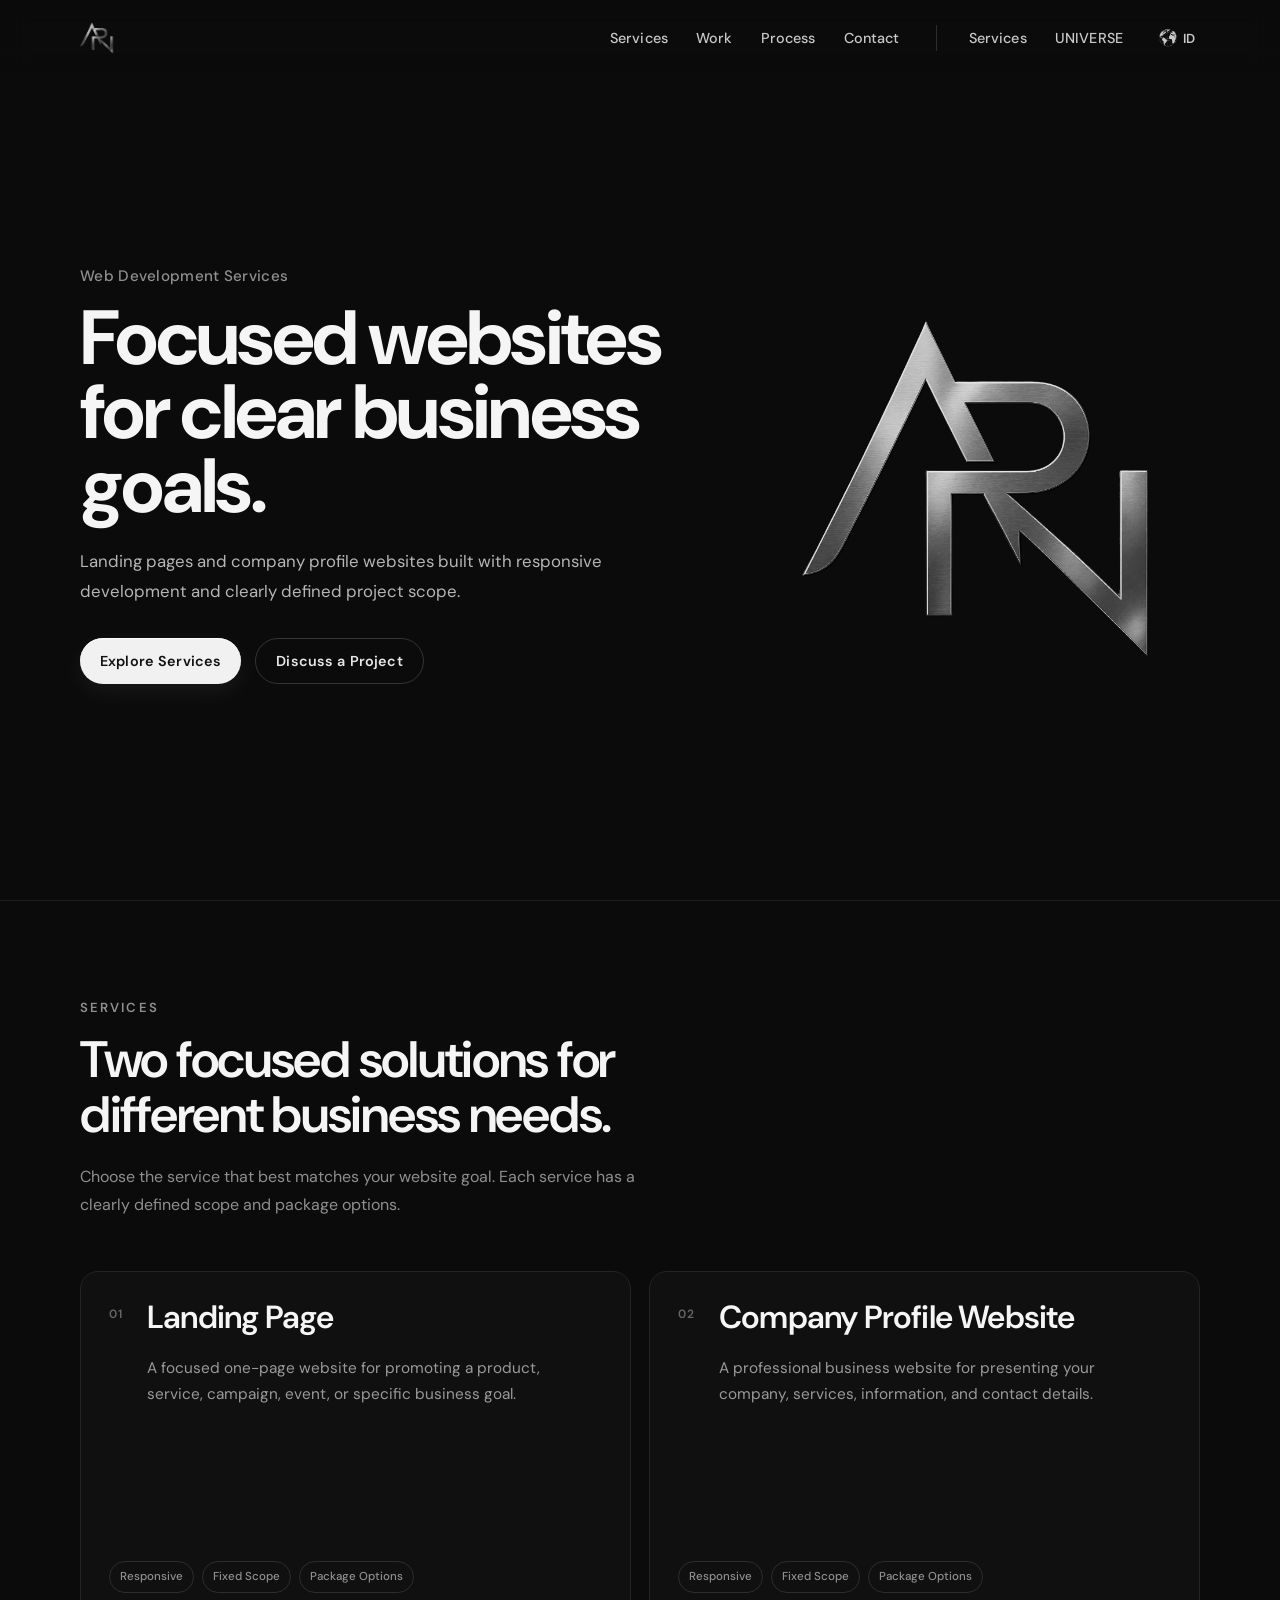
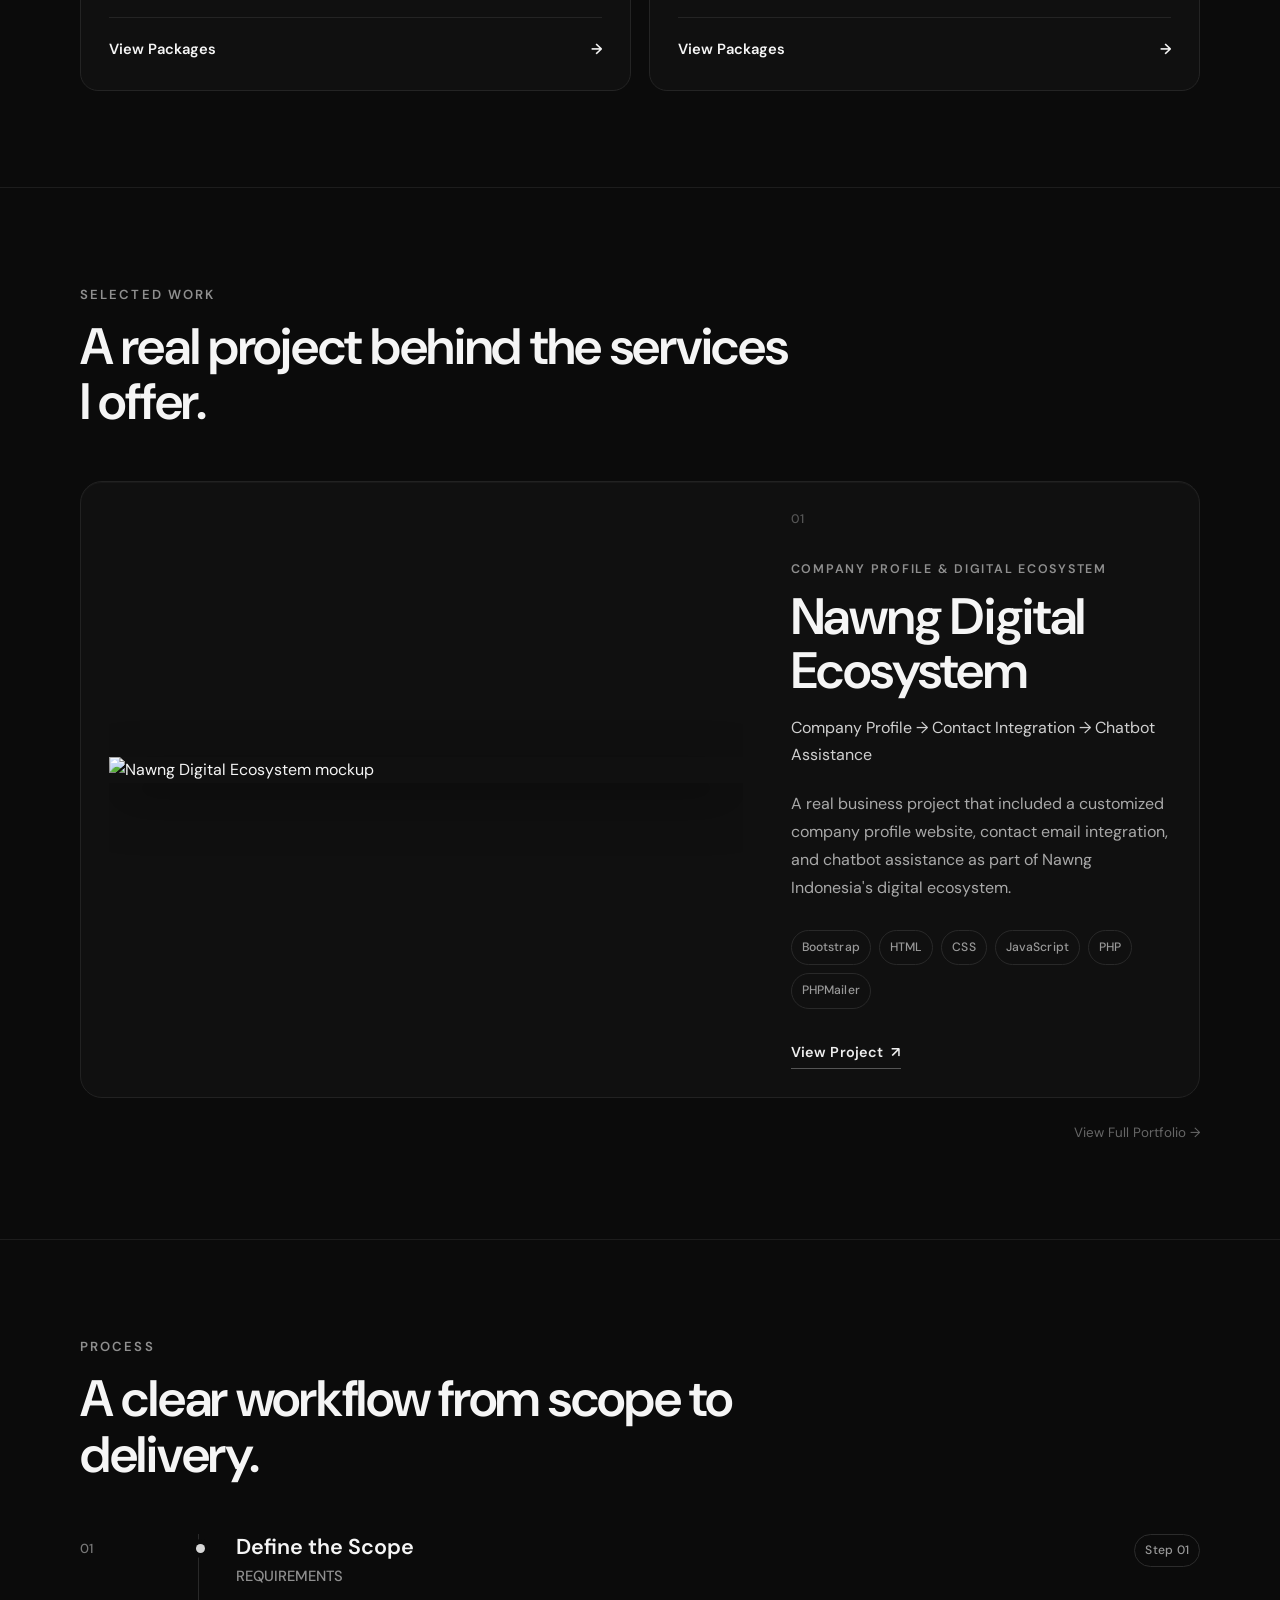
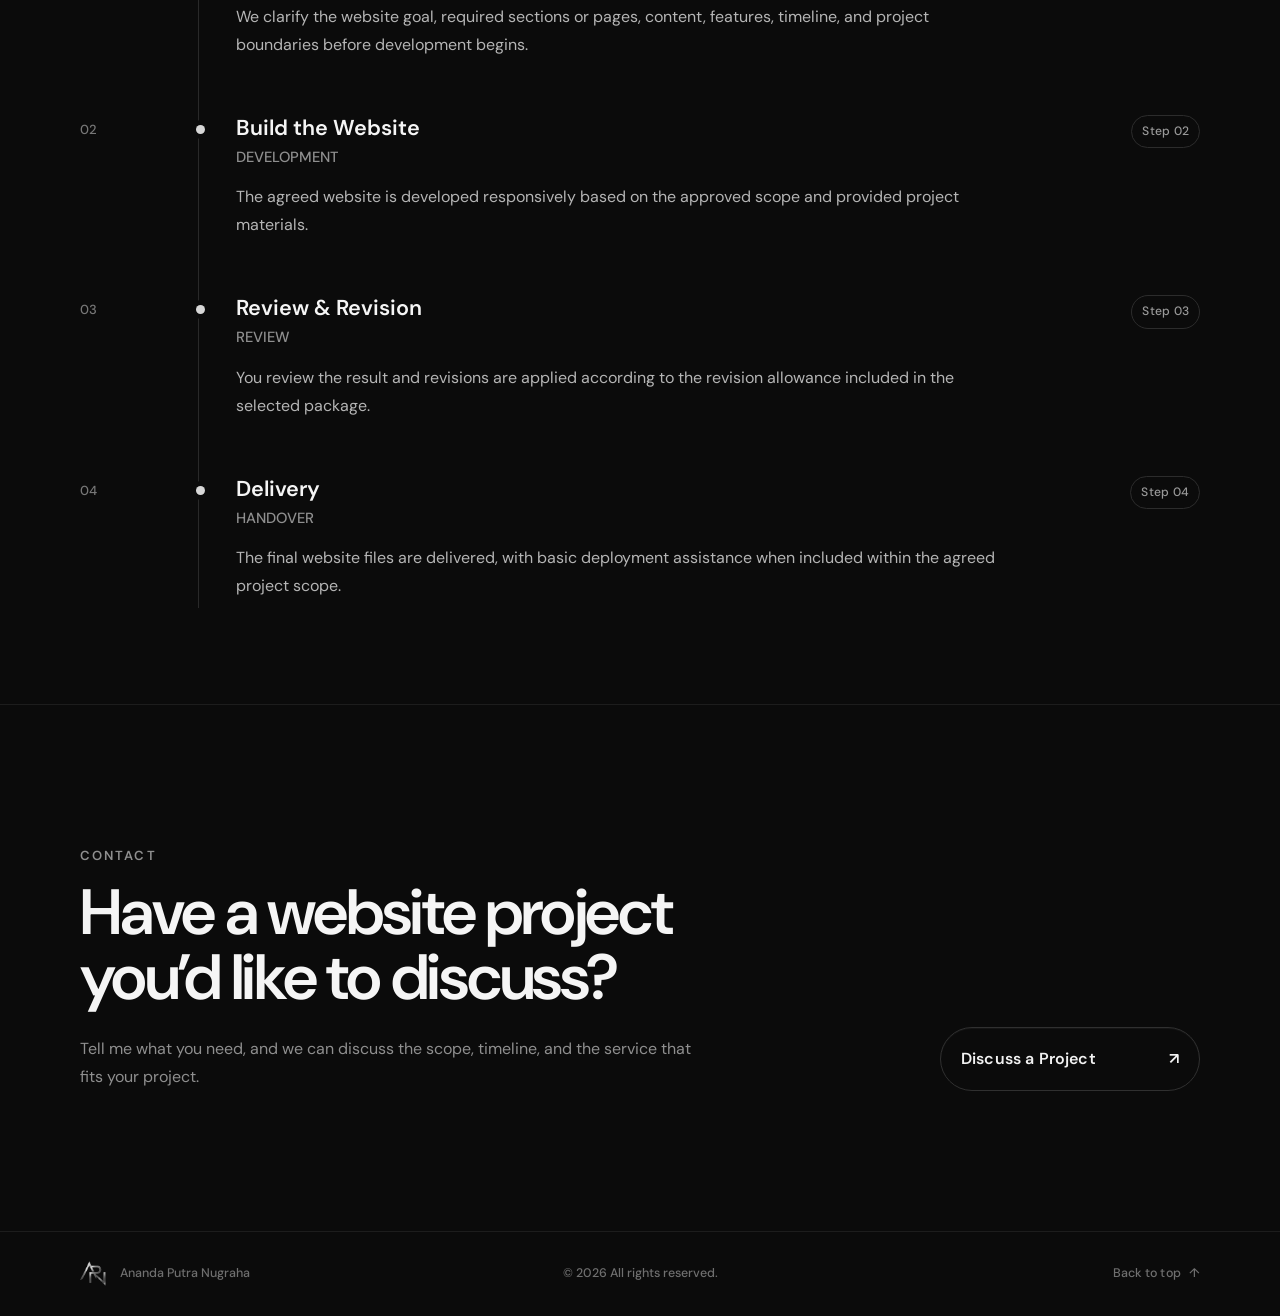
==== commit ac0e0144: "Update index.html" ====
--- a/index.html
+++ b/index.html
@@ -34,7 +34,7 @@
           <li><a href="#work" data-i18n="navWork">Work</a></li>
           <li><a href="#process" data-i18n="navProcess">Process</a></li>
           <li><a href="#contact" data-i18n="navContact">Contact</a></li>
-          <li class="nav-divider"><a href="https://anandaputran.github.io/" data-i18n="navPortfolio">Portfolio</a></li>
+          <li class="nav-divider"><a href="https://anandaputran.github.io/" data-i18n="navServices">Services</a></li>
           <li><a href="https://apnuniverse.github.io/">UNIVERSE</a></li>
         </ul>
 
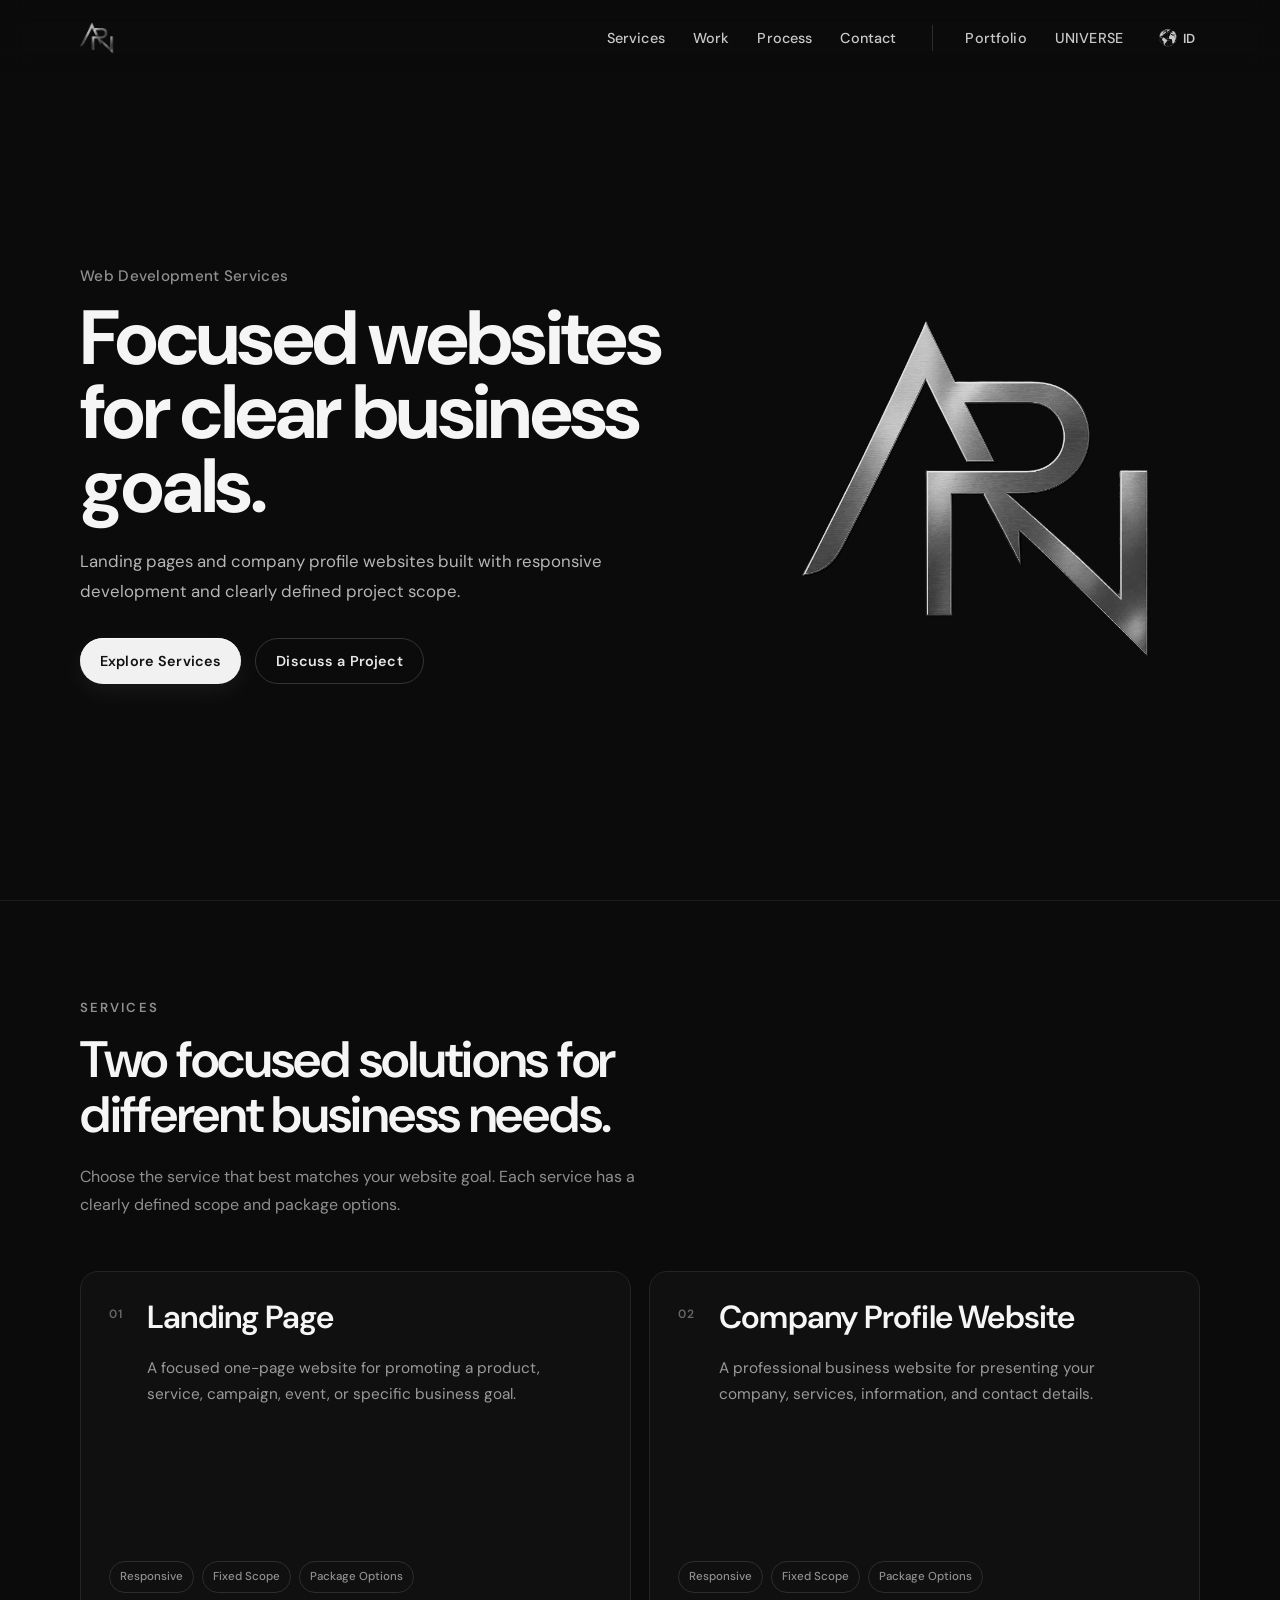
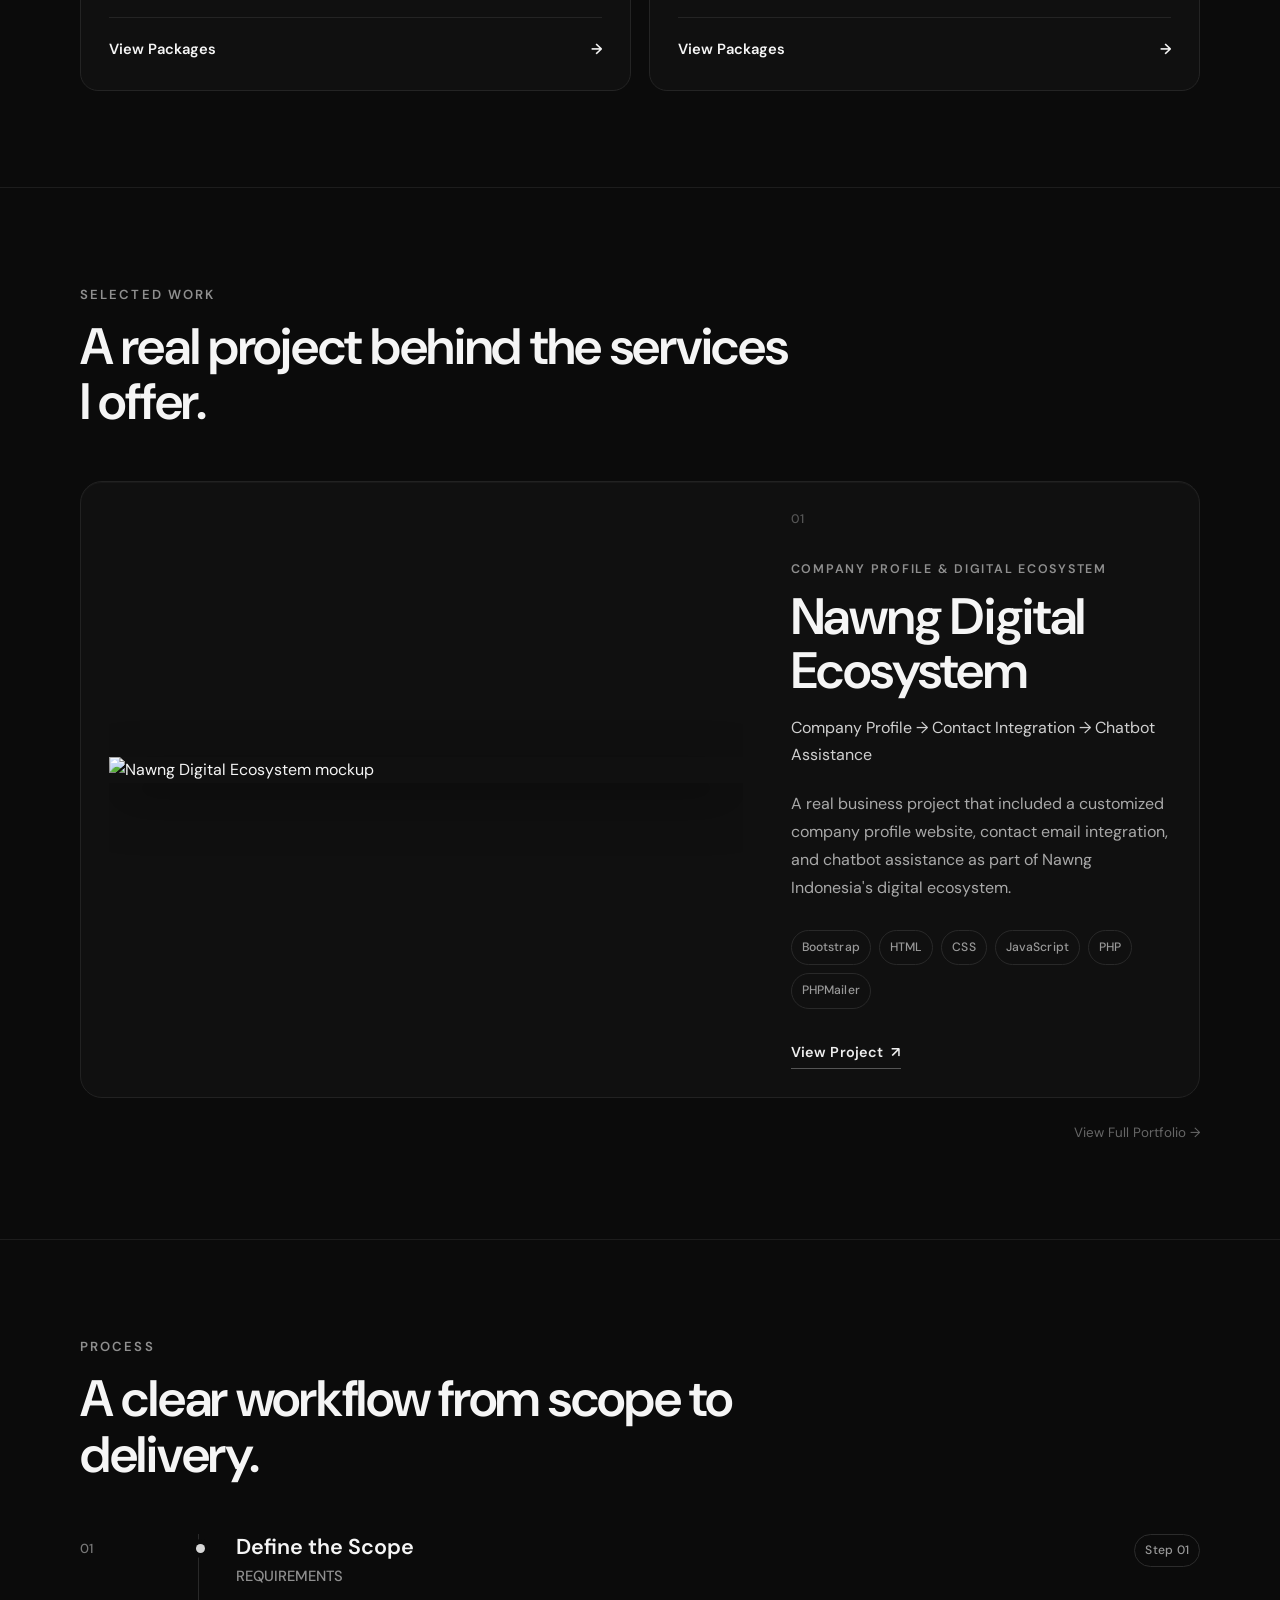
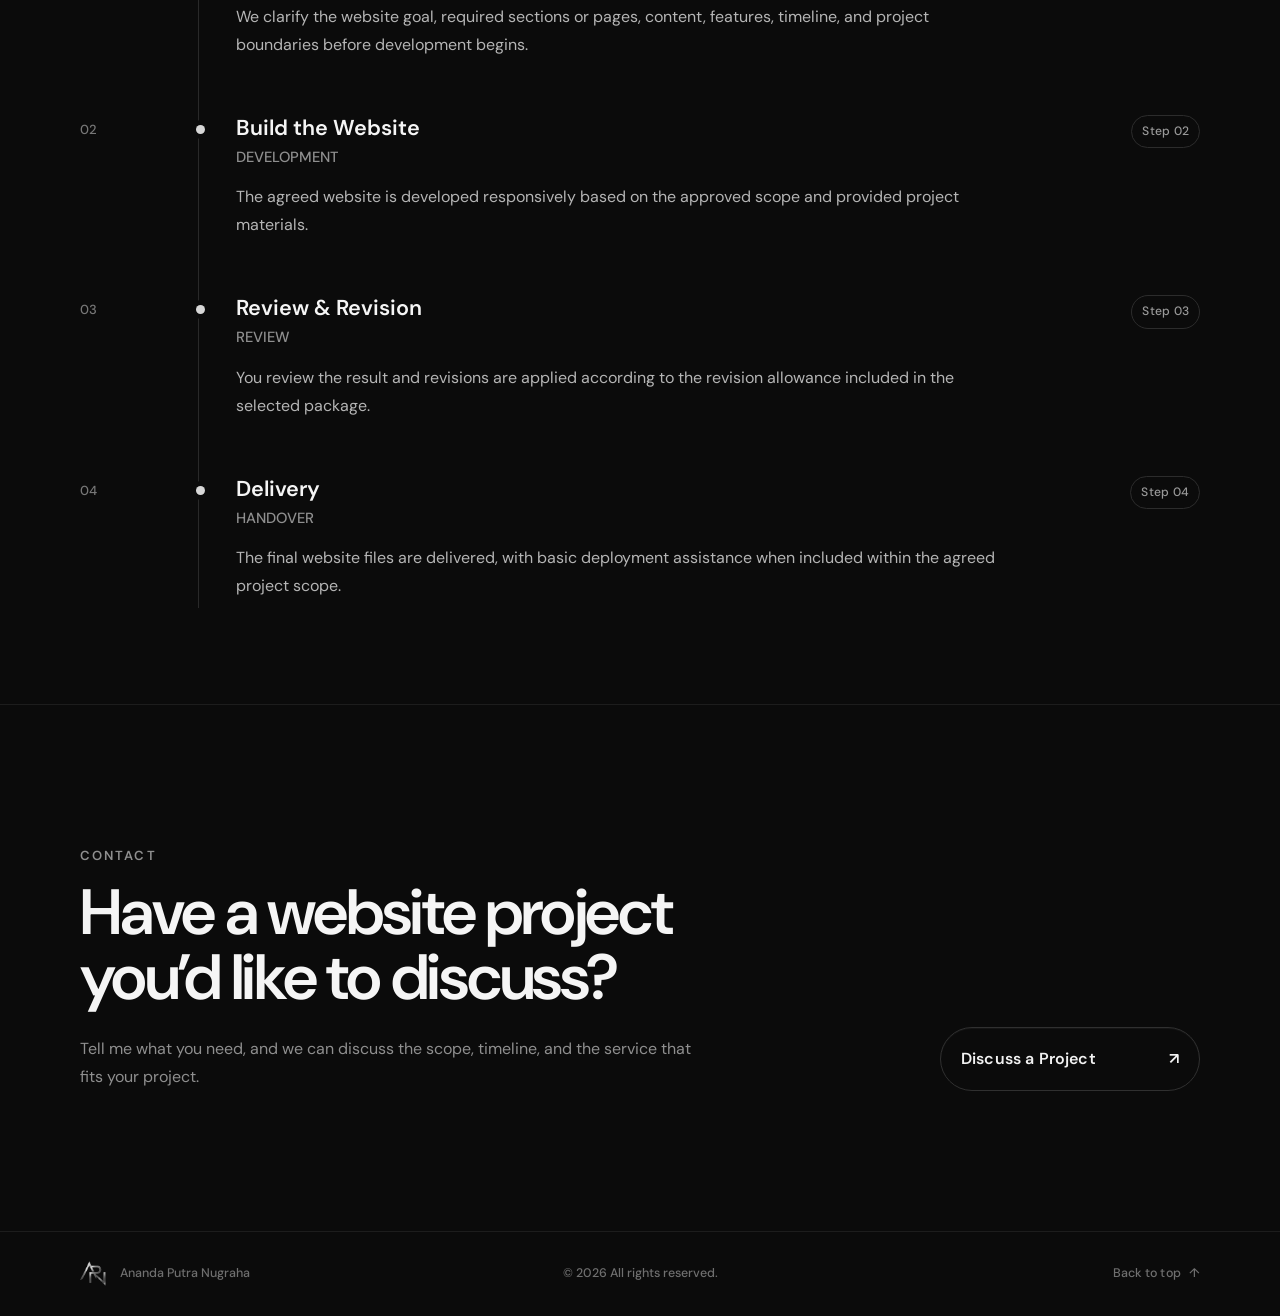
==== commit b16d9521: "Mini Update" ====
--- a/index.html
+++ b/index.html
@@ -34,7 +34,7 @@
           <li><a href="#work" data-i18n="navWork">Work</a></li>
           <li><a href="#process" data-i18n="navProcess">Process</a></li>
           <li><a href="#contact" data-i18n="navContact">Contact</a></li>
-          <li class="nav-divider"><a href="https://anandaputran.github.io/" data-i18n="navServices">Services</a></li>
+          <li class="nav-divider"><a href="https://anandaputran.github.io/" data-i18n="navPortfolio">Portfolio</a></li>
           <li><a href="https://apnuniverse.github.io/">UNIVERSE</a></li>
         </ul>
 
